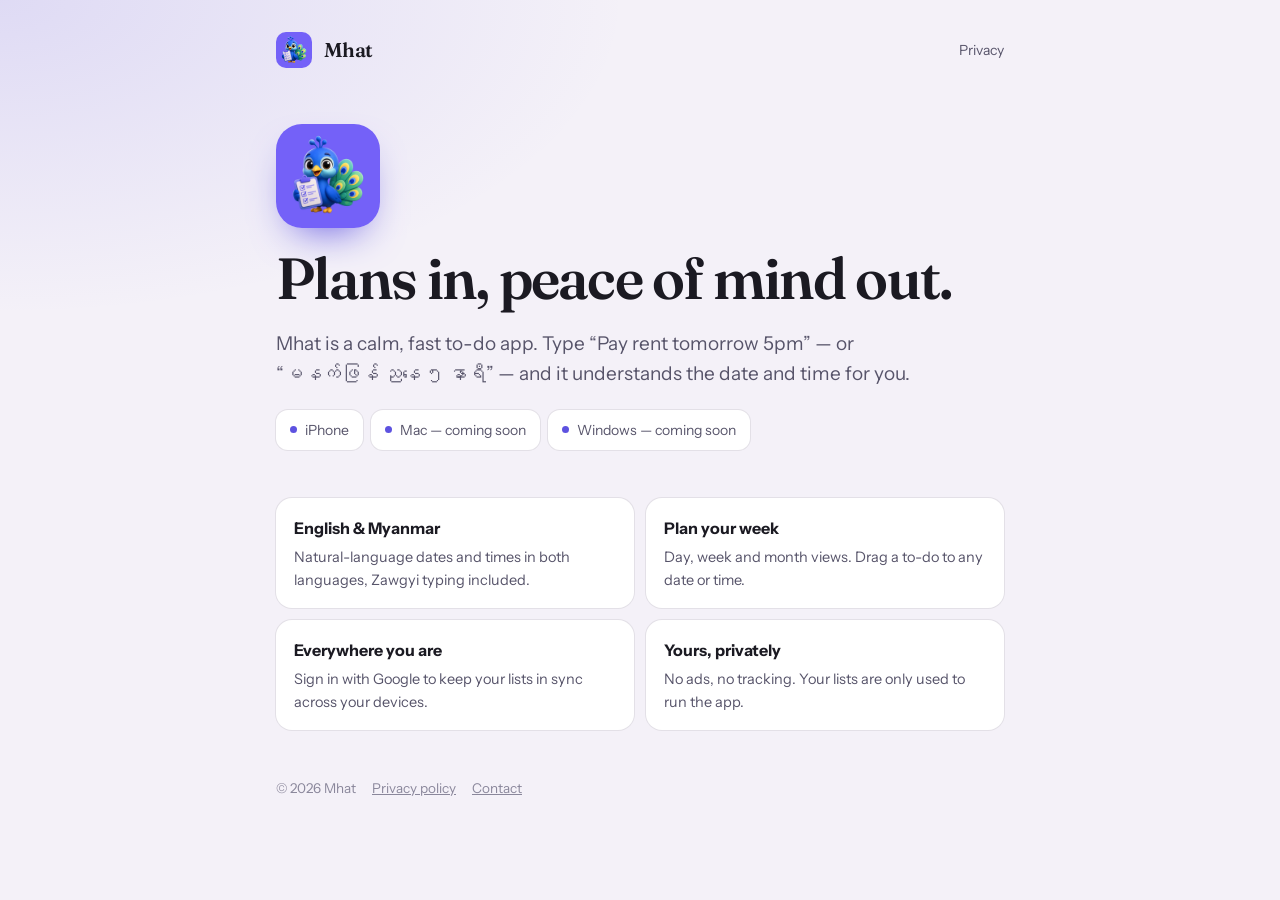
==== index.html @ 60db6d5d "Mhat website: home page and privacy policy Co-Authored-By: Claude Opus 5.5 <noreply@anthropic.com>" ====
<!doctype html>
<html lang="en">
<head>
  <meta charset="utf-8" />
  <meta name="viewport" content="width=device-width, initial-scale=1" />
  <title>Mhat — a calm to-do app</title>
  <meta name="description" content="Mhat is a calm, fast to-do app for iPhone, Mac and Windows. Type plans in plain English or Myanmar and it understands the date and time." />
  <link rel="icon" href="icon.png" />
  <link rel="preconnect" href="https://fonts.googleapis.com" />
  <link rel="preconnect" href="https://fonts.gstatic.com" crossorigin />
  <link href="https://fonts.googleapis.com/css2?family=Fraunces:opsz,wght@9..144,600&family=Instrument+Sans:wght@400;600&display=swap" rel="stylesheet" />
  <link rel="stylesheet" href="style.css" />
</head>
<body>
  <div class="wrap">
    <nav>
      <img src="icon.png" alt="" />
      <b>Mhat</b>
      <span class="sp"></span>
      <a href="privacy.html">Privacy</a>
    </nav>

    <section class="hero">
      <img src="icon.png" alt="Mhat app icon" />
      <h1>Plans in, peace of mind out.</h1>
      <p class="lede">Mhat is a calm, fast to-do app. Type “Pay rent tomorrow 5pm” — or “မနက်ဖြန် ညနေ ၅ နာရီ” — and it understands the date and time for you.</p>
      <div class="badges">
        <span class="badge"><i></i>iPhone</span>
        <span class="badge"><i></i>Mac — coming soon</span>
        <span class="badge"><i></i>Windows — coming soon</span>
      </div>
    </section>

    <section class="grid">
      <div class="card"><h3>English &amp; Myanmar</h3><p>Natural-language dates and times in both languages, Zawgyi typing included.</p></div>
      <div class="card"><h3>Plan your week</h3><p>Day, week and month views. Drag a to-do to any date or time.</p></div>
      <div class="card"><h3>Everywhere you are</h3><p>Sign in with Google to keep your lists in sync across your devices.</p></div>
      <div class="card"><h3>Yours, privately</h3><p>No ads, no tracking. Your lists are only used to run the app.</p></div>
    </section>

    <footer>
      <span>© 2026 Mhat</span>
      <a href="privacy.html">Privacy policy</a>
      <a href="mailto:kokokevin@gmail.com">Contact</a>
    </footer>
  </div>
</body>
</html>
---- style.css ----
:root {
  --bg: #f4f1f8;
  --sheet: #ffffff;
  --fg: #1b1a22;
  --fg2: #57546a;
  --fg3: #8a879b;
  --line: rgba(27, 26, 34, 0.08);
  --accent: #5d52e0;
  --glow: rgba(93, 82, 224, 0.14);
  color-scheme: light dark;
}
@media (prefers-color-scheme: dark) {
  :root {
    --bg: #0e0f14;
    --sheet: #16171f;
    --fg: #ecebf2;
    --fg2: #b1afc2;
    --fg3: #7d7a90;
    --line: rgba(255, 255, 255, 0.08);
    --accent: #8b82ff;
    --glow: rgba(139, 130, 255, 0.16);
  }
}
* { box-sizing: border-box; }
html, body { margin: 0; }
body {
  background: radial-gradient(70% 50% at 0% 0%, var(--glow), transparent 70%), var(--bg);
  color: var(--fg);
  font: 16px/1.6 "Instrument Sans", system-ui, -apple-system, "Segoe UI", sans-serif;
  -webkit-font-smoothing: antialiased;
  min-height: 100vh;
}
a { color: var(--accent); }
.wrap { max-width: 760px; margin: 0 auto; padding: 32px 16px 64px; }
nav { display: flex; align-items: center; gap: 12px; margin-bottom: 56px; }
nav img { width: 36px; height: 36px; border-radius: 10px; }
nav b { font-family: "Fraunces", Georgia, serif; font-size: 20px; font-weight: 600; letter-spacing: -0.01em; }
nav .sp { flex: 1; }
nav a { font-size: 14px; color: var(--fg2); text-decoration: none; }
nav a:hover { color: var(--fg); }
.hero { display: grid; gap: 20px; margin-bottom: 48px; }
.hero img { width: 104px; height: 104px; border-radius: 26px; box-shadow: 0 18px 40px -18px var(--accent); }
h1 { font-family: "Fraunces", Georgia, serif; font-weight: 600; font-size: clamp(38px, 7vw, 58px); line-height: 1.05; letter-spacing: -0.03em; margin: 0; }
.lede { font-size: 19px; color: var(--fg2); margin: 0; max-width: 34em; }
.badges { display: flex; flex-wrap: wrap; gap: 8px; }
.badge { display: inline-flex; align-items: center; gap: 8px; padding: 9px 14px; border-radius: 12px; background: var(--sheet); box-shadow: 0 0 0 1px var(--line); font-size: 14px; color: var(--fg2); }
.badge i { width: 7px; height: 7px; border-radius: 50%; background: var(--accent); }
.grid { display: grid; grid-template-columns: repeat(2, minmax(0, 1fr)); gap: 12px; margin: 0 0 48px; }
.card { background: var(--sheet); border-radius: 16px; padding: 18px 18px 16px; box-shadow: 0 0 0 1px var(--line); }
.card h3 { margin: 0 0 4px; font-size: 16px; }
.card p { margin: 0; color: var(--fg2); font-size: 14.5px; }
.doc { background: var(--sheet); border-radius: 20px; padding: 28px 24px; box-shadow: 0 0 0 1px var(--line); }
.doc h1 { font-size: clamp(32px, 6vw, 44px); margin-bottom: 6px; }
.doc .date { color: var(--fg3); font-size: 14px; margin: 0 0 24px; }
.doc h2 { font-size: 18px; margin: 28px 0 6px; }
.doc p, .doc li { color: var(--fg2); }
.doc ul { padding-left: 20px; }
footer { margin-top: 40px; color: var(--fg3); font-size: 13.5px; display: flex; gap: 16px; flex-wrap: wrap; }
footer a { color: var(--fg3); }

@media (max-width: 560px) { .grid { grid-template-columns: 1fr; } }
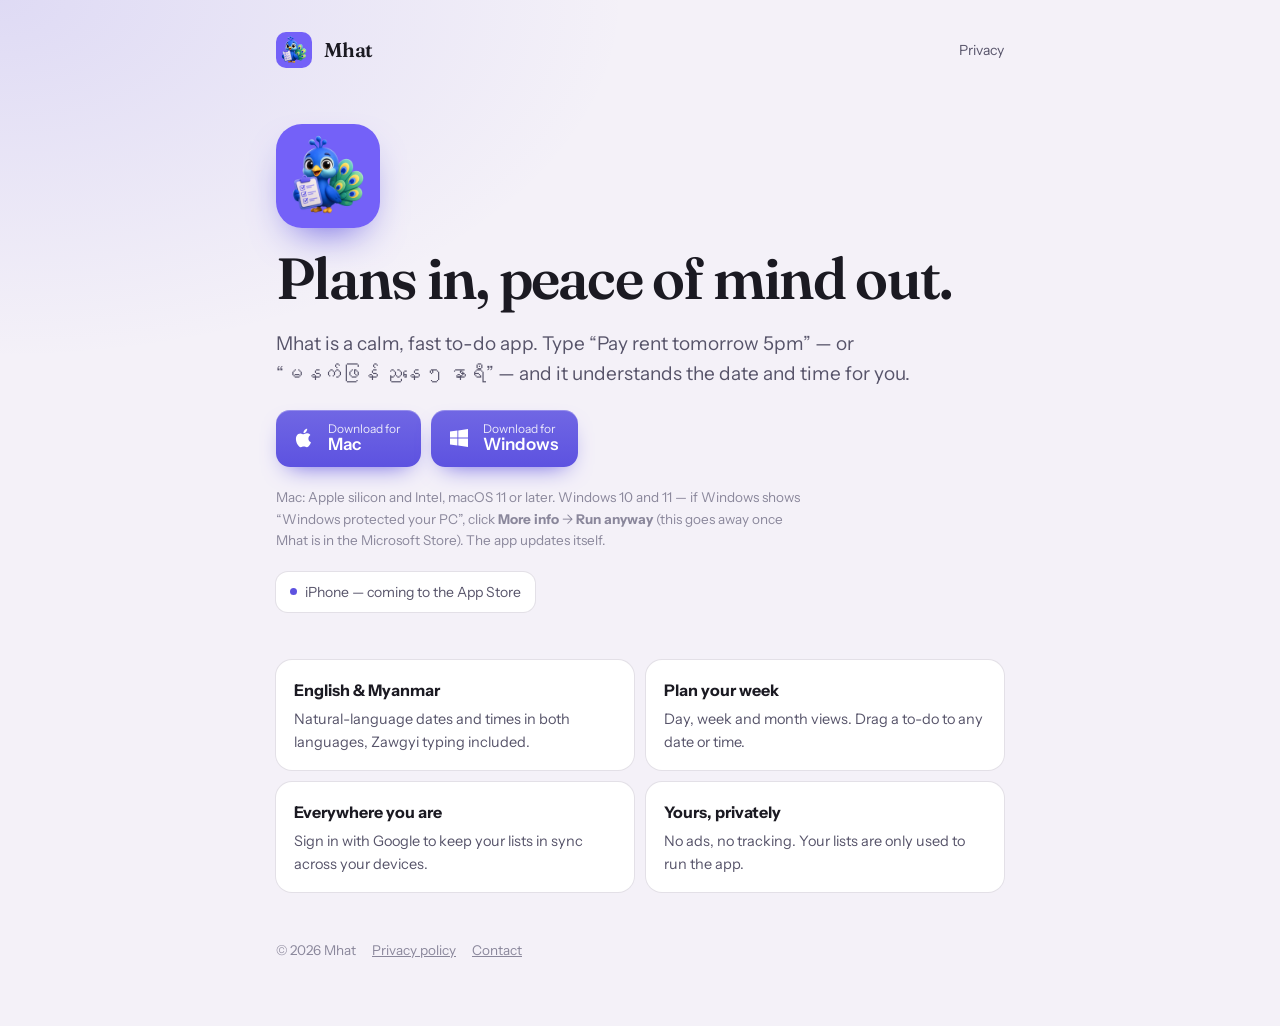
==== commit 4860b505: "Download buttons for Mac and Windows Co-Authored-By: Claude Opus 5.5 <noreply@anthropic.com>" ====
--- a/index.html
+++ b/index.html
@@ -24,10 +24,19 @@
       <img src="icon.png" alt="Mhat app icon" />
       <h1>Plans in, peace of mind out.</h1>
       <p class="lede">Mhat is a calm, fast to-do app. Type “Pay rent tomorrow 5pm” — or “မနက်ဖြန် ညနေ ၅ နာရီ” — and it understands the date and time for you.</p>
+      <div class="dl">
+        <a class="btn" href="https://github.com/kvnkoko/mhat-site/releases/latest/download/Mhat-mac.dmg">
+          <svg viewBox="0 0 24 24" aria-hidden="true"><path fill="currentColor" d="M16.4 12.6c0-2.3 1.9-3.4 2-3.5-1.1-1.6-2.8-1.8-3.4-1.8-1.4-.1-2.8.9-3.5.9-.7 0-1.8-.8-3-.8-1.6 0-3 .9-3.8 2.3-1.6 2.8-.4 7 1.2 9.3.8 1.1 1.7 2.4 2.9 2.3 1.2 0 1.6-.7 3-.7s1.8.7 3 .7c1.3 0 2.1-1.1 2.8-2.3.9-1.3 1.3-2.6 1.3-2.6s-2.5-1-2.5-3.8zM14.2 5.8c.6-.8 1.1-1.9 1-3-.9 0-2.1.6-2.7 1.4-.6.7-1.1 1.8-1 2.9 1 .1 2.1-.5 2.7-1.3z"/></svg>
+          <span><small>Download for</small>Mac</span>
+        </a>
+        <a class="btn" href="https://github.com/kvnkoko/mhat-site/releases/latest/download/Mhat-windows-setup.exe">
+          <svg viewBox="0 0 24 24" aria-hidden="true"><path fill="currentColor" d="M3 5.5 10.4 4.5v7H3zm8.3-1.1L21 3v8.5h-9.7zM3 12.5h7.4v7L3 18.5zm8.3 0H21V21l-9.7-1.4z"/></svg>
+          <span><small>Download for</small>Windows</span>
+        </a>
+      </div>
+      <p class="fine">Mac: Apple silicon and Intel, macOS 11 or later. Windows 10 and 11 — if Windows shows “Windows protected your PC”, click <b>More info</b> → <b>Run anyway</b> (this goes away once Mhat is in the Microsoft Store). The app updates itself.</p>
       <div class="badges">
-        <span class="badge"><i></i>iPhone</span>
-        <span class="badge"><i></i>Mac — coming soon</span>
-        <span class="badge"><i></i>Windows — coming soon</span>
+        <span class="badge"><i></i>iPhone — coming to the App Store</span>
       </div>
     </section>
 
--- a/style.css
+++ b/style.css
@@ -59,3 +59,11 @@
 footer a { color: var(--fg3); }
 
 @media (max-width: 560px) { .grid { grid-template-columns: 1fr; } }
+
+.dl { display: flex; flex-wrap: wrap; gap: 10px; }
+.btn { display: inline-flex; align-items: center; gap: 12px; padding: 12px 20px 12px 16px; border-radius: 14px; text-decoration: none; color: #fff; background: linear-gradient(180deg, color-mix(in srgb, var(--accent) 88%, #fff), var(--accent)); box-shadow: inset 0 1px 0 rgba(255,255,255,.25), 0 10px 24px -12px var(--accent); transition: transform .15s, filter .15s; }
+.btn:hover { transform: translateY(-1px); filter: brightness(1.05); }
+.btn svg { width: 24px; height: 24px; }
+.btn span { display: flex; flex-direction: column; line-height: 1.15; font-weight: 600; font-size: 17px; }
+.btn small { font-weight: 400; font-size: 12px; opacity: .85; }
+.fine { color: var(--fg3); font-size: 13.5px; margin: 0; max-width: 40em; }
